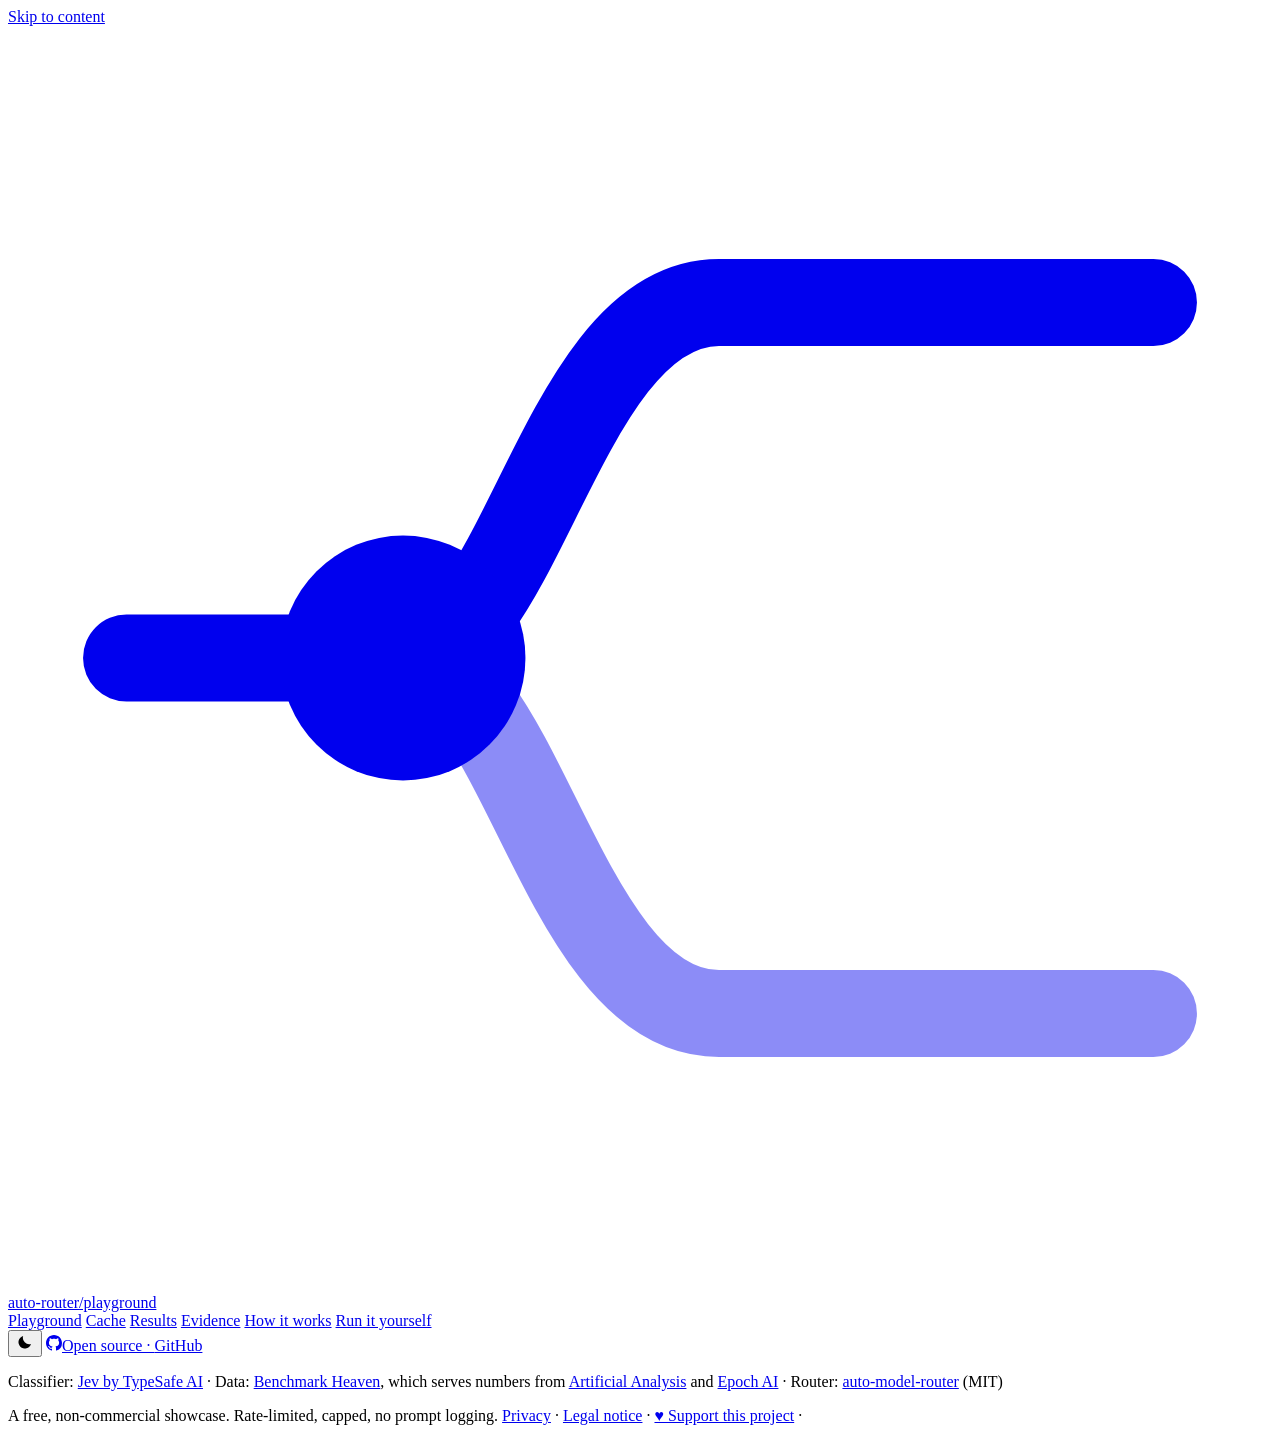
==== static/index.html @ 1f09757e "Publish paired first-choice A/B evidence" ====
<!doctype html>
<html lang="en" data-theme="dark">
<head>
<meta charset="utf-8">
<meta name="viewport" content="width=device-width, initial-scale=1, viewport-fit=cover">
<meta name="color-scheme" content="dark light">
<!--page-meta-->
<link rel="stylesheet" href="/assets/app.css?v=20260926-ab">
</head>
<body>
<a class="skip" href="#main">Skip to content</a>

<header class="topbar">
  <div class="wrap topbar-inner">
    <a class="brand" href="/" data-link>
      <svg class="brand-mark" viewBox="0 0 32 32" aria-hidden="true">
        <path d="M3 16h7c3 0 4-9 8-9h11" fill="none" stroke="currentColor" stroke-width="2.2" stroke-linecap="round"/>
        <path d="M10 16c3 0 4 9 8 9h11" fill="none" stroke="currentColor" stroke-width="2.2" stroke-linecap="round" opacity=".45"/>
        <circle cx="10" cy="16" r="3.1" fill="currentColor"/>
      </svg>
      <span class="brand-text">auto&#8209;router<span class="brand-dim">/playground</span></span>
    </a>
    <nav class="nav" aria-label="Main">
      <a href="/" data-link data-nav="playground">Playground</a>
      <a href="/cache" data-link data-nav="cache">Cache</a>
      <a href="/results" data-link data-nav="results">Results</a>
      <a href="/evidence" data-link data-nav="evidence">Evidence</a>
      <a href="/how" data-link data-nav="how">How it works</a>
      <a href="/run" data-link data-nav="run" class="nav-cta">Run it yourself</a>
    </nav>
    <div class="topbar-actions">
      <a class="p2p-pill" id="p2p-pill" hidden href="https://bonsai-swarm.app.mintapis.com" rel="noopener" title="Free community GPUs — the Bonsai Swarm"></a>
      <button class="icon-btn" id="theme-toggle" type="button" aria-label="Switch theme">
        <svg viewBox="0 0 24 24" aria-hidden="true" width="18" height="18"><path d="M20 14.5A8.5 8.5 0 0 1 9.5 4a8.5 8.5 0 1 0 10.5 10.5Z" fill="currentColor"/></svg>
      </button>
      <a class="ghost-btn repo-btn" id="repo-link" href="https://github.com/fstandhartinger/auto-model-router" rel="noopener" aria-label="Open source: the router on GitHub"><svg class="gh-mark" viewBox="0 0 16 16" width="16" height="16" aria-hidden="true"><path fill="currentColor" d="M8 0C3.58 0 0 3.58 0 8c0 3.54 2.29 6.53 5.47 7.59.4.07.55-.17.55-.38 0-.19-.01-.82-.01-1.49-2.01.37-2.53-.49-2.69-.94-.09-.23-.48-.94-.82-1.13-.28-.15-.68-.52-.01-.53.63-.01 1.08.58 1.23.82.72 1.21 1.87.87 2.33.66.07-.52.28-.87.51-1.07-1.78-.2-3.64-.89-3.64-3.95 0-.87.31-1.59.82-2.15-.08-.2-.36-1.02.08-2.12 0 0 .67-.21 2.2.82.64-.18 1.32-.27 2-.27.68 0 1.36.09 2 .27 1.53-1.04 2.2-.82 2.2-.82.44 1.1.16 1.92.08 2.12.51.56.82 1.27.82 2.15 0 3.07-1.87 3.75-3.65 3.95.29.25.54.73.54 1.48 0 1.07-.01 1.93-.01 2.2 0 .21.15.46.55.38A8.013 8.013 0 0 0 16 8c0-4.42-3.58-8-8-8Z"/></svg><span class="repo-long">Open source · </span>GitHub</a>
    </div>
  </div>
</header>

<main id="main"></main>

<aside class="install-bar" id="install-bar" hidden aria-label="Run the router yourself">
  <div class="wrap install-bar-inner">
    <p class="install-bar-text"><strong>Run this router on your own machine</strong>
      <span class="install-bar-sub">— in front of Claude Code, Codex, opencode or Cursor. It uses requests included with your plans when they fit, and sends easy turns to cheaper models on your own keys.</span></p>
    <div class="install-bar-command">
      <code class="install-bar-cmd copyable" data-copy="curl -fsSL https://whichmodel.app.mintapis.com/install.sh | sh" title="Click to copy">curl -fsSL whichmodel.app.mintapis.com/install.sh | sh</code>
      <button class="install-copy-btn" type="button" data-copy="curl -fsSL https://whichmodel.app.mintapis.com/install.sh | sh" aria-label="Copy install command">Copy</button>
    </div>
    <a class="primary-btn small-btn install-guide-btn" href="/run" data-link><span class="btn-label">Setup guide</span></a>
    <button class="icon-btn install-bar-close" id="install-bar-close" type="button" aria-label="Hide this bar">&times;</button>
  </div>
</aside>

<footer class="footer">
  <div class="wrap footer-inner">
    <p class="credits">
      Classifier: <a href="https://typesafe.ai" rel="noopener">Jev by TypeSafe AI</a> ·
      Data: <a href="https://benchmarkheaven.com" rel="noopener">Benchmark Heaven</a>,
      which serves numbers from <a href="https://artificialanalysis.ai" rel="noopener">Artificial Analysis</a>
      and <a href="https://epoch.ai" rel="noopener">Epoch AI</a> ·
      Router: <a href="https://github.com/fstandhartinger/auto-model-router" rel="noopener">auto-model-router</a> (MIT)
    </p>
    <p class="credits">
      A free, non-commercial showcase. Rate-limited, capped, no prompt logging.
      <a href="/privacy" data-link>Privacy</a> · <a href="/impressum" data-link>Legal notice</a> ·
      <a href="https://donate.stripe.com/fZu00i9ro0wmdF88sg1Jm01" rel="noopener" title="Pay what you want — helps cover the servers" style="white-space:nowrap">♥ Support this project</a>
      · <span id="visitor-count" aria-live="polite" hidden></span>
    </p>
  </div>
</footer>

<!-- ------------------------------------------------------------------ -->
<template id="page-playground">
<section class="hero">
  <div class="wrap">
    <p class="eyebrow">A live router, not a mock-up</p>
    <h1>Ask once. Watch the router<br><em>decide where it goes.</em></h1>
    <p class="lede">
      Every request is classified in about half a second, every model is priced for
      <em>this</em> request at what it actually costs including the risk of having to
      redo it, and the cheapest expected total wins.<span class="lede-rest"> Then the answer
      streams back from whichever model that turned out to be — and if it came from a cheap
      one, Jev checks it before you see it.</span>
    </p>
    <p class="hero-cta">
      <a class="primary-btn" href="/run" data-link><span class="btn-label">Run it on your own machine</span>
        <svg viewBox="0 0 24 24" width="16" height="16" aria-hidden="true"><path d="M5 12h12m-5-6 6 6-6 6" fill="none" stroke="currentColor" stroke-width="2" stroke-linecap="round" stroke-linejoin="round"/></svg></a>
      <code class="hero-cmd copyable" data-copy="curl -fsSL https://whichmodel.app.mintapis.com/install.sh | sh" title="Click to copy">curl -fsSL whichmodel.app.mintapis.com/install.sh | sh</code>
      <a class="ghost-btn repo-btn hero-repo" href="https://github.com/fstandhartinger/auto-model-router" rel="noopener"><svg class="gh-mark" viewBox="0 0 16 16" width="16" height="16" aria-hidden="true"><path fill="currentColor" d="M8 0C3.58 0 0 3.58 0 8c0 3.54 2.29 6.53 5.47 7.59.4.07.55-.17.55-.38 0-.19-.01-.82-.01-1.49-2.01.37-2.53-.49-2.69-.94-.09-.23-.48-.94-.82-1.13-.28-.15-.68-.52-.01-.53.63-.01 1.08.58 1.23.82.72 1.21 1.87.87 2.33.66.07-.52.28-.87.51-1.07-1.78-.2-3.64-.89-3.64-3.95 0-.87.31-1.59.82-2.15-.08-.2-.36-1.02.08-2.12 0 0 .67-.21 2.2.82.64-.18 1.32-.27 2-.27.68 0 1.36.09 2 .27 1.53-1.04 2.2-.82 2.2-.82.44 1.1.16 1.92.08 2.12.51.56.82 1.27.82 2.15 0 3.07-1.87 3.75-3.65 3.95.29.25.54.73.54 1.48 0 1.07-.01 1.93-.01 2.2 0 .21.15.46.55.38A8.013 8.013 0 0 0 16 8c0-4.42-3.58-8-8-8Z"/></svg>Open source · GitHub</a>
    </p>
    <p class="hero-note">
      Free and MIT-licensed. Put it in front of Claude Code, Codex, opencode or Cursor. It uses
      requests included with your plans when they fit, and sends easy turns to cheaper models on
      your own keys. <a href="/run" data-link>Setup for each tool</a>.
    </p>
  </div>
</section>

<section class="wrap composer-wrap">
  <form class="composer" id="composer">
    <label class="sr-only" for="prompt">Your prompt</label>
    <textarea id="prompt" name="prompt" rows="4" maxlength="4000"
              placeholder="Ask anything — or pick one of the examples below."></textarea>
    <div class="composer-bar">
      <span class="counter" id="counter">0 / 4000</span>
      <button class="primary-btn" type="submit" id="run-btn">
        <span class="btn-label">Route it</span>
        <svg viewBox="0 0 24 24" width="16" height="16" aria-hidden="true"><path d="M5 12h12m-5-6 6 6-6 6" fill="none" stroke="currentColor" stroke-width="2" stroke-linecap="round" stroke-linejoin="round"/></svg>
      </button>
    </div>
  </form>
  <div class="examples" id="examples" role="group" aria-label="Example prompts"></div>
  <p class="limit-note" id="limit-note"></p>
</section>

<section class="wrap stage" id="stage" hidden>
  <div class="grid-decision">
    <article class="card card-classify" id="card-classify" aria-live="polite">
      <header class="card-head">
        <h2>1 · What is this?</h2>
        <span class="chip chip-quiet" id="classifier-chip">Jev</span>
      </header>
      <div class="card-body" id="classify-body">
        <div class="skeleton-row"></div><div class="skeleton-row short"></div>
      </div>
    </article>

    <article class="card card-decide" id="card-decide">
      <header class="card-head">
        <h2>2 · Where it goes</h2>
        <span class="chip chip-quiet">policy F · expected cost + time</span>
      </header>
      <div class="card-body" id="decide-body">
        <p class="muted">Waiting for the candidates…</p>
      </div>
    </article>
  </div>

  <article class="card card-answer" id="card-answer">
    <header class="card-head">
      <h2>3 · The answer</h2>
      <span class="chip chip-quiet" id="answer-model">—</span>
    </header>
    <div class="card-body">
      <p class="notice" id="answer-note" hidden></p>
      <details class="thinking" id="thinking-box" hidden>
        <summary class="thinking-line">
          <span class="thinking-dot" aria-hidden="true"></span>
          <span id="thinking-text">thinking…</span>
        </summary>
        <div class="thinking-body" id="thinking-stream" aria-live="off"></div>
      </details>
      <p class="verify-chip" id="verify-chip" hidden></p>
      <details class="first-answer" id="first-answer" hidden>
        <summary class="first-answer-line">
          <span id="first-answer-label">the answer it replaced</span>
        </summary>
        <div class="answer answer-quiet" id="first-answer-body"></div>
      </details>
      <div class="answer" id="answer"></div>
      <p class="answer-foot" id="answer-foot"></p>
    </div>
  </article>

  <article class="card card-candidates" id="card-candidates">
    <header class="card-head">
      <h2>4 · The numbers behind that decision</h2>
      <span class="chip chip-quiet" id="candidates-note">every route, priced for this request</span>
    </header>
    <div class="table-scroll">
      <table class="candidates" id="candidates-table">
        <caption class="sr-only">Every model the router priced for this request</caption>
        <thead>
          <tr>
            <th scope="col">Model</th>
            <th scope="col" class="num">Capability<span class="th-sub">in this topic</span></th>
            <th scope="col" class="num">Price / 1M<span class="th-sub">in · out · cache read</span></th>
            <th scope="col" class="num">P(success)<span class="th-sub">measured</span></th>
            <th scope="col" class="num">This turn<span class="th-sub">call cost</span></th>
            <th scope="col" class="num">Expected time<span class="th-sub">to a finished answer</span></th>
            <th scope="col" class="num">Expected<span class="th-sub">incl. risk and waiting</span></th>
          </tr>
        </thead>
        <tbody></tbody>
      </table>
    </div>
    <details class="table-legend">
      <summary>How to read this table</summary>
      <p class="table-foot" id="candidates-foot"></p>
    </details>
  </article>
</section>

<section class="wrap agents-block" id="for-agents" aria-labelledby="for-agents-title">
  <article class="card">
    <header class="card-head">
      <h2 id="for-agents-title">For AI agents: how to install this router</h2>
      <span class="chip chip-quiet">Claude Code · Codex · OpenCode · OpenClaw · Hermes · Copilot · Cursor</span>
    </header>
    <div class="card-body">
      <p class="agents-lede">Give your coding agent this one line. It reads the install guide, asks you
        how you want to use the router, installs it and proves it routes.</p>
      <div class="agent-prompt">
        <code class="agent-prompt-text copyable" data-copy="Read https://whichmodel.app.mintapis.com/agents.md and install the auto router for me." data-copied="copied — paste it into your agent" title="Click to copy">Read https://whichmodel.app.mintapis.com/agents.md and install the auto router for me.</code>
        <button class="install-copy-btn agent-copy-btn" type="button" data-copy="Read https://whichmodel.app.mintapis.com/agents.md and install the auto router for me." data-copied="copied — paste it into your agent" aria-label="Copy the prompt for your agent">Copy</button>
      </div>
      <p class="muted small agents-links">
        The guide itself: <a href="/agents.md">/agents.md</a> (also at <a href="/install.md">/install.md</a>) ·
        an index for crawlers and agents: <a href="/llms.txt">/llms.txt</a> ·
        by hand: <a href="/run" data-link>setup for each tool</a>
      </p>
    </div>
  </article>
</section>
</template>

<!-- ------------------------------------------------------------------ -->
<template id="page-cache">
<section class="wrap page-head">
  <p class="eyebrow">The part most routers get wrong</p>
  <h1>A warm cache can be worth more<br>than a cheaper model.</h1>
  <p class="lede">
    A provider that has already read your conversation bills the next turn at roughly
    a tenth of the input price. Move to another model and the whole prefix is written
    again at full price. So the question at every turn is not "which model is best" but
    <em>"is the better model worth leaving a warm cache for"</em> — and the answer changes
    as the clock runs out on the cache.
  </p>
</section>

<section class="wrap">
  <article class="card">
    <header class="card-head">
      <h2>Ask the router what it would do</h2>
      <span class="chip chip-quiet">nothing is sent to a model</span>
    </header>
    <div class="card-body">
      <p class="muted" style="margin-top:0">
        This is the live policy object answering a question instead of a request — the only
        honest way to show what a 100k-token agent prefix does to a decision without paying
        for one. The free endpoints are hidden by default: a free route has no cache price, so
        with them in the catalog there is nothing to trade off.
      </p>
      <div class="controls">
        <label>Conversation so far
          <input type="range" id="w-prefix" min="0" max="7" step="1" value="4">
          <output id="w-prefix-out"></output></label>
        <label>Currently on
          <select id="w-current"></select></label>
        <label>Difficulty of the next turn
          <input type="range" id="w-diff" min="0" max="4" step="1" value="2">
          <output id="w-diff-out"></output></label>
        <label class="check">
          <input type="checkbox" id="w-free"> also allow free tiers
        </label>
      </div>
      <div id="w-verdict" class="verdict-box"></div>
      <div class="table-scroll">
        <table class="candidates" id="w-table">
          <thead><tr>
            <th scope="col">Route</th>
            <th scope="col" class="num">Cache</th>
            <th scope="col" class="num">This turn, staying</th>
            <th scope="col" class="num">This turn, cold</th>
            <th scope="col" class="num">The cache is worth</th>
            <th scope="col" class="num">Expected total</th>
          </tr></thead>
          <tbody></tbody>
        </table>
      </div>
      <h3 style="margin-top:1.4rem">And if you pause before the next message</h3>
      <p class="muted" style="font-size:.86rem">
        Only the clock changes between these rows. When the cache expires, staying stops
        being worth anything and the decision flips.
      </p>
      <div id="w-curve" class="curve"></div>
    </div>
  </article>
</section>

<section class="wrap" style="margin-top:2.4rem">
  <div class="section-head">
    <h2>Now do it for real</h2>
    <p>
      A real conversation with a pasted document, routed turn by turn by the same router.
      Every answer is really generated; the strip under each one is what the router decided
      and why. Use the pause control to make the clock jump before you send.
    </p>
  </div>
</section>

<section class="wrap chat-layout">
  <div class="chat-col">
    <div class="attachment" id="attachment"></div>
    <div class="chat" id="chat" aria-live="polite"></div>
    <form class="composer composer-chat" id="chat-form">
      <label class="sr-only" for="chat-prompt">Next message</label>
      <textarea id="chat-prompt" rows="3" maxlength="4000" placeholder="Ask something about the log…"></textarea>
      <div class="composer-bar">
        <div class="pause-control">
          <label for="pause">Pause before sending</label>
          <input type="range" id="pause" min="0" max="6" step="1" value="0">
          <output id="pause-out">none</output>
        </div>
        <div class="row-gap">
          <button type="button" class="ghost-btn" id="chat-reset">Restart</button>
          <button class="primary-btn" type="submit">Send</button>
        </div>
      </div>
    </form>
  </div>
  <aside class="chat-side">
    <article class="card">
      <header class="card-head"><h2>This turn</h2></header>
      <div class="card-body" id="cache-decision"><p class="muted">Send the first message.</p></div>
    </article>
    <article class="card">
      <header class="card-head"><h2>If you waited…</h2><span class="chip chip-quiet">simulated clock</span></header>
      <div class="card-body" id="cache-curve"><p class="muted">Appears after the first answer.</p></div>
    </article>
  </aside>
</section>
</template>

<!-- ------------------------------------------------------------------ -->
<template id="page-results">
<section class="wrap page-head">
  <p class="eyebrow">Measured, 17–18 September 2026</p>
  <h1>What actually came out.</h1>
  <p class="lede">
    Eight models on 78 graded tasks, a replay of one week of real coding-agent traffic
    (1,638 sessions, 57,696 calls, 8.7 billion input tokens of which 96 % were cache
    reads), and a live run of the router itself. Read the dollar columns as
    <em>arithmetic</em>: real traffic and measured success rates priced at public list
    prices. No invoice was compared. No money was saved and none was measured.
  </p>
</section>
<div class="wrap" id="results-root">
  <p class="muted">Loading the numbers…</p>
</div>
</template>

<!-- ------------------------------------------------------------------ -->
<template id="page-how">
<section class="wrap page-head">
  <p class="eyebrow">How it works</p>
  <h1>Five moving parts.</h1>
</section>
<div class="wrap prose">
  <ol class="steps">
    <li>
      <h3>Jev says what the task is</h3>
      <p>
        One call to <a href="https://typesafe.ai" rel="noopener">Jev</a>, TypeSafe's
        System One model, on a scrubbed and truncated summary of the turn — never the
        raw prompt. It answers typed questions with calibrated probabilities: topic,
        difficulty, whether tools or a long context are needed, whether this builds on
        the previous turn, and how costly a subtly wrong answer would be. About 0.65 s.
        On our 78 tasks it named the topic correctly every time, and its difficulty
        score predicted which tasks a cheap model would fail better than the task's own
        difficulty label did.
      </p>
    </li>
    <li>
      <h3>Benchmark Heaven says what each model is and costs</h3>
      <p>
        The catalog is not a hard-coded price list. Every model is looked up in the
        <a href="https://benchmarkheaven.com" rel="noopener">Benchmark Heaven</a> API:
        capability per topic, list price per offer <em>including the cache read and
        cache write price</em>, context length, and a benchmaxxing penalty — each number
        carrying its basis and how strong that basis is. Cached locally with a TTL, so a
        benchmark site being down never takes routing down.
      </p>
    </li>
    <li>
      <h3>Measured success rates beat headline scores</h3>
      <p>
        Capability read from benchmark headlines mis-ranks specific models and effort
        levels. Where we have measured a model on a topic and difficulty, the measurement
        wins. That single change was worth three points of task success and cut spend to
        a third in the replay.
      </p>
    </li>
    <li>
      <h3>The lowest expected total wins</h3>
      <p>
        For each candidate: what this turn costs there <em>given what it still holds in
        cache</em>, times the chance it gets the turn right, plus what a failure would
        cost — a retry on a stronger model if the failure is noticed, the price of a
        wrong answer if it is not. Lowest total wins. Inside an agent's tool loop the
        router never switches, because that throws away a cache that is seconds old.
      </p>
    </li>
    <li>
      <h3>A cheap answer gets checked before you see it</h3>
      <p>
        Only a cheap one. Jev is not stronger than a frontier model, so grading one
        would produce false alarms rather than quality — and a question about a
        document Jev was never shown cannot be graded at all. But a small model's
        answer to a self-contained request is a different question, and a measured one:
        one typed question, about 0.7 s, <strong>85 % of wrong coding answers caught</strong>
        at a 10 % false-alarm rate and <strong>73 % of wrong maths answers</strong> at none.
        A rejected answer is re-run on the cheapest route at least four capability points
        stronger; you see the first answer collapsed above the second, and the chip says
        what Jev objected to. Across 192 cheap answers that lifted correctness from
        <strong>76 % to 85 %</strong> at about $0.03 a rescue.
      </p>
      <p>
        This is also why the candidate table marks some rows <span class="checked-tag">judged</span>:
        a route whose failures get caught for a fraction of a cent is worth more than one
        whose failures reach you, and that is already priced into its expected cost.
      </p>
    </li>
  </ol>

  <h2 id="use">Use it yourself</h2>
  <p>
    The router is an OpenAI-compatible proxy — point any tool that speaks
    <code>/v1/chat/completions</code> at it, or Claude Code at its Anthropic endpoint, and it
    routes per user turn with your own keys and no caps. One command installs it:
  </p>
<pre class="code"><code>curl -fsSL https://whichmodel.app.mintapis.com/install.sh | sh</code></pre>
  <p>
    <a class="primary-btn inline-cta" href="/run" data-link><span class="btn-label">Run it yourself — the whole recipe</span></a>
  </p>
  <p class="muted">
    Per-tool configuration for Claude Code, opencode, Cursor and the rest, a prompt you can
    paste into a coding agent to have it set all of this up, and what is and is not possible
    with a flat-rate subscription: all on that page.
  </p>

  <h2 id="p2p">The peer-to-peer network as a routing target</h2>
  <p id="p2p-prose">
    A router should not care whether a model runs in a data centre or in somebody's
    browser. The <strong>Bonsai swarm</strong> is a set of volunteers running a ternary
    27B model on WebGPU, reachable over the same OpenAI-compatible shape as every other
    provider. It enters the catalog with a price of zero, a small context window, no
    prefix cache and a modest capability — and then competes on those numbers. It wins
    easy and medium turns and loses hard ones, which is exactly what an expected-cost
    rule should do with a cheap, slow, best-effort route.
  </p>
  <div id="p2p-status-box"></div>

</div>

<section class="wrap" id="models">
  <h2 class="wide-head">The model list the router ships with</h2>
  <p class="muted" style="font-size:.88rem;max-width:74ch">
    A starting point, not a fixed list: every entry is a few lines in
    <code>~/.auto-router/config.yaml</code>, and you add, remove or re-point routes there.
    Prices and capability are not typed in; they come from Benchmark Heaven at runtime, and
    measured success rates override them where they exist.
  </p>
  <div class="table-scroll card" style="padding:0">
    <table class="candidates models-table">
      <caption class="sr-only">Models in the router's default configuration</caption>
      <thead><tr><th scope="col">Model · role</th><th scope="col">Where it runs</th></tr></thead>
      <tbody>
        <tr><td><b>Claude Opus 5.5</b><span class="m-org">Anthropic</span> <span class="badge">frontier</span></td><td>Anthropic API, or your Claude plan through switch mode / route-run</td></tr>
        <tr><td><b>Claude Sonnet 5</b><span class="m-org">Anthropic</span> <span class="badge">strong</span></td><td>Anthropic API, or your Claude plan</td></tr>
        <tr><td><b>GPT-6 Astra</b><span class="m-org">OpenAI</span> <span class="badge">frontier</span></td><td>OpenAI API, or your ChatGPT plan through route-run</td></tr>
        <tr><td><b>GPT-6 Luna</b><span class="m-org">OpenAI</span> <span class="badge">lower-priced</span></td><td>OpenAI API, or your ChatGPT plan through route-run</td></tr>
        <tr><td><b>GLM-5.3 Flash</b><span class="m-org">Z.ai open weights, hosted</span> <span class="badge">cheap</span></td><td>a hosted OpenAI-compatible provider, your own key</td></tr>
        <tr><td><b>Bonsai 2 (local)</b><span class="m-org">open weights</span> <span class="badge">free · local</span></td><td>your own machine; capability <em>assumed</em> ≈ Qwen3.8-27B</td></tr>
        <tr><td><b>Local Jev-class model</b><span class="m-org">open weights, CPU</span> <span class="badge">decides</span></td>
          <td>Never answers: it classifies each turn so the router can decide, on your machine. Hosted Jev is the alternative, with your own key.</td></tr>
      </tbody>
    </table>
  </div>
  <p class="muted small" style="max-width:74ch;margin-top:.7rem">
    <strong>Assumption, labelled:</strong> Bonsai 2 has no benchmark results of its own yet, so the
    router treats it as roughly as capable as Qwen3.8-27B until it is measured. The demo catalog
    below is a different, smaller list: the routes this public page is allowed to run.
  </p>
</section>

<section class="wrap">
  <h2 class="wide-head">The catalog right now</h2>
  <p class="muted" style="font-size:.88rem;max-width:74ch">
    Read live from the benchmark API when the demo started. The last column is the exact
    basis of that model's coding capability — hover it for every other topic. Every route in
    here is one you could use yourself today: an OpenRouter public endpoint at its public
    price, including the <code>:free</code> ones, or the peer-to-peer swarm. There is nothing
    in this catalog that depends on an account you cannot get.
  </p>
  <div class="table-scroll card" style="padding:0">
    <table class="candidates" id="catalog-table">
      <caption class="sr-only">Every model in the demo catalog</caption>
      <thead><tr>
        <th scope="col">Model</th><th scope="col" class="num">Context</th>
        <th scope="col" class="num">Price / 1M in · out · cache read</th>
        <th scope="col" class="num">Cache TTL · hit rate</th>
        <th scope="col">Capability basis</th>
      </tr></thead>
      <tbody></tbody>
    </table>
  </div>
</section>

<div class="wrap prose">
  <h2>Limits of this demo</h2>
  <ul class="limits">
    <li>The demo only <em>runs</em> free and very cheap routes and caps the answer length. When
      the router picks something the demo may not run, it says so and answers from the best
      route it may use — the decision above it is untouched.</li>
    <li>The evidence page includes a 40-task paired first-choice API study, a separate 78-task evaluation and a replay of one week of one team's traffic. The task samples are small, and the replay is an estimate.</li>
    <li>Rate-limited per visitor and capped per day, so the demo cannot be used as free inference.</li>
    <li>Prompts are sent to the classifier and to the chosen model. Nothing is stored here.</li>
  </ul>
  <h2 id="support">Support this project</h2>
  <p>
    This demo, the router and the model data behind it are a one-person hobby project, and the
    servers and model calls are paid out of pocket. If it saved you money or time, you can
    <a href="https://donate.stripe.com/fZu00i9ro0wmdF88sg1Jm01" rel="noopener">support this project</a> with whatever amount you like.
    Payments go to productivity-boost.com Betriebs UG (haftungsbeschränkt) &amp; Co. KG, the
    one-person company behind these projects.
  </p>
</div>
</template>

<!-- ------------------------------------------------------------------ -->
<template id="page-run">
<section class="wrap page-head">
  <p class="eyebrow">Run it yourself</p>
  <h1>One command, and the router<br><em>is yours.</em></h1>
  <p class="lede">
    Everything on this site runs on your own machine: an OpenAI-compatible endpoint on
    <code>127.0.0.1</code>, your keys, your bill, no limits and no demo caps. Jev
    classifies each turn, Benchmark Heaven prices every candidate for it, and the
    expected-cost rule picks one — in front of whatever tool you already use.
  </p>
</section>

<section class="wrap">
  <article class="card install-card">
    <header class="card-head"><h2>Install</h2><span class="chip chip-quiet">macOS · Linux · WSL</span></header>
    <div class="card-body">
      <pre class="code lead-code"><code>curl -fsSL https://whichmodel.app.mintapis.com/install.sh | sh</code></pre>
      <p class="muted small">
        Piping an installer into a shell is a thing you should be suspicious of, so
        <a href="/install.sh">read it first</a> — it is about 360 lines, most of them the two
        starter configs. It needs Python 3.10+ and git, asks for no privileges, installs
        nothing system-wide, and touches only these five things:
      </p>
      <ul class="limits">
        <li><code>~/.auto-router/src</code> — a clone of
          <a href="https://github.com/fstandhartinger/auto-model-router" rel="noopener">auto-model-router</a> (MIT).</li>
        <li><code>~/.auto-router/venv</code> — a virtualenv with its four dependencies.</li>
        <li><code>~/.auto-router/config.yaml</code> — a starter catalog, if you have none: cheap and
          free routes, Claude Opus 5, and the two frontier models (Claude Fable 5.1, GPT-6 Astra).
          Keys are referenced by environment-variable <em>name</em>; none is ever written to it.</li>
        <li><code>~/.auto-router/launcher.yaml</code> — the job launcher's config (Codex on your
          ChatGPT plan, Claude Code on your Claude plan, a cheap model through opencode).</li>
        <li><code>~/.local/bin/auto-router</code> — one command.</li>
      </ul>
      <p>Then give it a key and start it:</p>
<pre class="code"><code>export OPENROUTER_API_KEY=...     # or edit ~/.auto-router/config.yaml for your own providers
export TYPESAFE_API_KEY=...       # optional: Jev. Without it a cautious default is used.

auto-router                       # serves http://127.0.0.1:8787/v1
auto-router check                 # in a second terminal: proves it answers and routes</code></pre>
      <p class="muted small">
        <code>auto-router check</code> sends one tiny request and prints the model the router
        chose and why. If it says <code>OK</code>, every tool below will work.
      </p>
      <p class="muted small">
        <code>GET /health</code> answers when it is up, <code>GET /v1/models</code> shows what it
        knows about each route, and <code>GET /v1/router/decisions</code> gives you the last
        decisions with the numbers behind them — the same record this site draws.
      </p>
    </div>
  </article>
</section>


<section class="wrap" style="margin-top:2.2rem">
  <h2 class="wide-head">Use your included requests, and cheaper models where they fit</h2>
  <p class="muted" style="max-width:78ch">
    Four ways, and they do different things. All are within what Anthropic and OpenAI document
    for their clients; what neither allows is also said below, so nobody gets surprised.
  </p>
  <div class="tool-grid">
    <article class="card tool-card">
      <header class="card-head"><h3>Cheap by default, your plan when it matters</h3><span class="chip chip-good">Claude Code · recommended</span></header>
      <div class="card-body">
<pre class="code"><code>auto-router            # terminal 1: the router
auto-router switch     # terminal 2: instead of `claude`</code></pre>
        <p>
          Claude Code starts on cheap models through the router. Before each prompt the router
          decides; when your Claude plan is the better choice, Claude Code restarts signed in with
          your plan, straight to Anthropic, and resumes the same conversation. A cheap model that
          gets stuck mid-task is handed over the same way. <code>~plan</code> / <code>~cheap</code>
          at the start of a prompt decides it yourself.
        </p>
        <p class="muted small">
          The router never sees your plan's login: in plan mode it is not in the path at all.
          Automatic switching to the plan needs a usage reader (<code>usage_command</code> in
          <code>~/.auto-router/config.yaml</code>), so the router knows how full your plan is;
          until then <code>~plan</code> works. Switching is not free (the new side reads the
          conversation cold), so it stays on the plan once there unless a prompt is clearly easy.
        </p>
      </div>
    </article>
    <article class="card tool-card">
      <header class="card-head"><h3>Use it as a subagent layer</h3><span class="chip chip-good">Claude Code · Codex · opencode · Cursor</span></header>
      <div class="card-body">
<pre class="code"><code>curl -fsSL https://raw.githubusercontent.com/fstandhartinger/auto-model-router/main/scripts/install-delegation.sh | sh -s -- claude
# replace claude with codex, opencode, or cursor</code></pre>
        <p>
          Adds <code>delegate</code> and <code>delegate_many</code>, plus a planner skill. The main
          model keeps judgement and final review; routed workers handle self-contained mechanical
          work, in parallel when the tasks are independent.
        </p>
        <p class="muted small">
          Worker briefs are cold context, so the skill sends only what each worker needs. Results
          include model, wall time, brief size, and measured cost when the worker exposes usage;
          estimates stay labeled as estimates. The main model verifies every result.
        </p>
      </div>
    </article>
    <article class="card tool-card">
      <header class="card-head"><h3>Every turn through the router</h3><span class="chip chip-good">Claude Code · opencode · Cursor</span></header>
      <div class="card-body">
<pre class="code"><code>auto-router claude</code></pre>
        <p>
          Starts Claude Code with the router as its gateway and a local gateway credential.
          Each turn goes to whichever model the router picks — a free or cheap model for the
          easy ones, Opus 5 or Fable 5.1 for the hard ones — and is paid per token on
          <em>your</em> OpenRouter key.
        </p>
        <p class="muted small">
          Your Claude plan is not used for that session at all, so its usage limits stay
          untouched. Anthropic's gateway page: “the credential replaces the subscription login
          for that session, and the subscription's usage limits don't apply”. Anthropic does
          not support routing Claude Code to non-Claude models, so if a Claude Code update
          breaks something, that is ours to fix, not theirs.
        </p>
      </div>
    </article>
    <article class="card tool-card">
      <header class="card-head"><h3>Whole jobs, on the plan you already pay for</h3><span class="chip chip-good">Codex · Claude Code · opencode</span></header>
      <div class="card-body">
<pre class="code"><code>auto-router run --dry-run "fix the flaky upload test"   # which tool, and why
auto-router run "fix the flaky upload test"             # then start it</code></pre>
        <p>
          The router picks which <em>program</em> does the job and starts it as its vendor
          ships it: <code>codex exec</code> signed in to your ChatGPT plan,
          <code>claude -p</code> signed in to your Claude plan, or a cheap model through
          opencode. It never touches their traffic, never reads a login token, and clears
          <code>OPENAI_API_KEY</code> / <code>ANTHROPIC_API_KEY</code> for the child so a
          stray key cannot silently turn a plan run into a per-token bill.
        </p>
        <p class="muted small">
          It paces the plans: a plan is only used below a weekly reserve and never above 80 %
          of the week, so easy jobs go to cheap models and the plan is kept for the jobs that
          need it. Codex reports its own usage, so that plan works out of the box; for
          Claude, point <code>usage_command</code> in <code>~/.auto-router/launcher.yaml</code>
          at something that prints your usage, or the Claude plan stays closed.
        </p>
      </div>
    </article>
  </div>
  <p class="muted small" style="max-width:78ch;margin-top:1rem">
    Not allowed, and not done here: taking a plan's login token out of the official client
    to use it from other software, or serving anyone else's requests from your personal plan.
    Anthropic does not permit developers “to route requests through Free, Pro, or Max plan
    credentials on behalf of their users”. Your plan, your machine, your own work.
    <a href="#subscriptions">The details, with the vendors' own words</a>.
  </p>
</section>

<section class="wrap" style="margin-top:2.2rem">
  <h2 class="wide-head">Point your tools at it</h2>
  <p class="muted" style="max-width:74ch">
    Each configuration was run against a router installed by the command above on a clean
    machine (18 September 2026); the installer, <code>auto-router check</code> and the job
    launcher were re-run on a clean container on 19 September. Where a tool does not work,
    it says so instead.
  </p>

  <div class="tool-grid">
    <article class="card tool-card">
      <header class="card-head"><h3>Claude Code</h3><span class="chip chip-good">works</span></header>
      <div class="card-body">
        <p>The short way is <code>auto-router claude</code>. It is the same as Claude Code's
          documented gateway configuration, plus a credential:</p>
<pre class="code"><code>export ANTHROPIC_BASE_URL=http://127.0.0.1:8787
export ANTHROPIC_API_KEY=local-router   # any value; it never leaves your machine
claude</code></pre>
        <p class="muted small">
          The key matters, and not for security. Anthropic's gateway page: while a gateway
          credential is active, “the credential replaces the subscription login for that
          session, and the subscription's usage limits don't apply”. Set it, and your turns
          go to whichever model the router picks. Leave it unset, and your claude.ai login
          stays the active credential — see <a href="#subscriptions">subscriptions</a> below.
        </p>
      </div>
    </article>

    <article class="card tool-card">
      <header class="card-head"><h3>opencode</h3><span class="chip chip-good">works</span></header>
      <div class="card-body">
        <p>Add a provider to <code>~/.config/opencode/opencode.json</code>:</p>
<pre class="code"><code>{
  "$schema": "https://opencode.ai/config.json",
  "model": "autorouter/auto",
  "provider": {
    "autorouter": {
      "npm": "@ai-sdk/openai-compatible",
      "name": "Local auto-router",
      "options": {
        "baseURL": "http://127.0.0.1:8787/v1",
        "apiKey": "not-needed"
      },
      "models": { "auto": { "name": "auto (the router picks)" } }
    }
  }
}</code></pre>
        <p class="muted small">Then <code>opencode run -m autorouter/auto "…"</code>.</p>
      </div>
    </article>

    <article class="card tool-card">
      <header class="card-head"><h3>Cursor, Continue, and anything OpenAI-shaped</h3><span class="chip chip-good">works</span></header>
      <div class="card-body">
        <p>Two settings, wherever that client keeps them:</p>
<pre class="code"><code>base URL:  http://127.0.0.1:8787/v1
API key:   anything
model:     auto</code></pre>
        <p class="muted small">
          For a library or a script, the same two as environment variables:
          <code>OPENAI_BASE_URL=http://127.0.0.1:8787/v1</code> and
          <code>OPENAI_API_KEY=anything</code>. Every reply carries
          <code>X-Router-Model</code>, <code>X-Router-Reason</code> and
          <code>X-Router-Cache</code>, so you can see what happened without reading a log.
        </p>
      </div>
    </article>

    <article class="card tool-card">
      <header class="card-head"><h3>Codex CLI</h3><span class="chip chip-warn">whole jobs: yes · per turn: not yet</span></header>
      <div class="card-body">
        <p>
          For whole jobs, <code>auto-router run "…"</code> starts Codex on your ChatGPT plan
          whenever the router picks it (see above). Routing each single turn is not possible yet:
        </p>
        <p>
          Codex removed chat-completions providers in February 2026: a custom
          <code>model_provider</code> must now speak the Responses API, and
          <code>wire_api = "chat"</code> is refused outright —
          <em>“`wire_api = "chat"` is no longer supported”</em> (codex-cli 0.154.0). The router
          speaks OpenAI chat-completions and the Anthropic Messages API, so there is nothing
          honest to paste here yet. A Responses endpoint is
          <a href="https://github.com/fstandhartinger/auto-model-router/issues/1" rel="noopener">tracked in the repo</a>;
          when it lands the config will be:
        </p>
<pre class="code"><code># ~/.codex/config.toml — once the router speaks /v1/responses
model = "auto"
model_provider = "autorouter"

[model_providers.autorouter]
name = "Local auto-router"
base_url = "http://127.0.0.1:8787/v1"
env_key = "AUTO_ROUTER_KEY"
wire_api = "responses"</code></pre>
      </div>
    </article>
  </div>
</section>

<section class="wrap" style="margin-top:2.4rem">
  <h2 class="wide-head">Or have your coding agent do it</h2>
  <p class="muted" style="max-width:74ch">
    Paste this into Claude Code, opencode, Cursor or any agent with a shell. It installs the
    router, starts it, proves it answers, and rewrites that tool's own configuration to use
    it — and it is written to stop and tell you if a step does not hold.
  </p>
  <article class="card">
    <div class="card-body">
<pre class="code prompt-code"><code>Install the auto model router on this machine and make it my default model endpoint.

1. Run: curl -fsSL https://whichmodel.app.mintapis.com/install.sh | sh
   Read the script first and tell me in one line what it does. It needs Python 3.10+ and git.
2. Open ~/.auto-router/config.yaml. It references API keys by environment-variable NAME only.
   Tell me which variables it wants and which of them are already set in my shell; do not
   print any key value. If OPENROUTER_API_KEY is missing, stop and ask me for it.
3. Start the router in the background: `auto-router` (it serves http://127.0.0.1:8787/v1).
   Wait until `curl -s http://127.0.0.1:8787/health` returns {"status":"ok",...}.
4. Prove it routes: run `auto-router check` and show me its output. It prints the model the
   router chose and why, and ends with "OK". If it does not, stop and show me the router's
   output rather than changing any configuration.
5. Now configure THIS tool - the one you are running inside - to use the router, backing up
   the file you touch first and showing me the diff:
   - Claude Code: do not change my shell profile. If I have a Claude Pro/Max plan, tell me to
     start it with `auto-router switch` (cheap routes by default, my plan when the router or I
     choose it with `~plan`); otherwise with `auto-router claude`. Note in one line which of my
     accounts pays in each mode.
   - opencode: a provider "autorouter" in ~/.config/opencode/opencode.json with
     npm "@ai-sdk/openai-compatible", baseURL http://127.0.0.1:8787/v1, model "auto",
     and set the default model to autorouter/auto. Keep every existing provider.
   - Cursor or another OpenAI-compatible client: base URL http://127.0.0.1:8787/v1,
     key "anything", model "auto".
   - Codex CLI: do NOT edit ~/.codex/config.toml. Codex needs a Responses-API provider and
     the router does not speak that yet. Instead run
     `auto-router run --dry-run "write a unit test for the parser"` and show me which tool
     the router would start for that job, and why.
6. Finally: start a new session in the tool you just configured, ask it one trivial question,
   and show me from `curl -s http://127.0.0.1:8787/v1/router/metrics` that the request went
   through the router and which model answered.</code></pre>
    </div>
  </article>
</section>

<div class="wrap prose" style="margin-top:2.4rem">
  <h2 id="subscriptions">What about my Claude Max or ChatGPT Pro subscription?</h2>
  <p>
    Keep it, and use the router anyway: your plan's limits are only spent on the turns
    that actually go to the plan. We tested four ways on 19 September 2026 with a real Claude
    Max login, and read the vendors' current terms for each.
  </p>
  <ul>
    <li><strong>Switch mode, for Claude Code (recommended):</strong> <code>auto-router switch</code>.
      Claude Code starts on cheap models through the router, using the router's own
      credential. Anthropic's gateway page says “the credential replaces the subscription login
      for that session, and the subscription's usage limits don't apply”, so nothing goes to
      your plan. Before each prompt the router decides. When your plan's model is the better
      choice, Claude Code restarts in its normal plan mode (your own login, straight to
      Anthropic, no router in between) and resumes the same conversation. If the cheap model
      gets stuck in the middle of a task, the router hands the conversation over the same way.
      Start a prompt with <code>~plan</code> or <code>~cheap</code> to decide yourself.</li>
    <li><strong>The delegate tool, for Claude Code and Codex:</strong> your plan's model stays in
      charge in its official client and gets one extra tool, <code>delegate</code>, which hands a
      sub-task (tests, boilerplate, a mechanical refactor) to a cheap model and returns the result
      for checking. This is ordinary use of MCP, which both clients document.</li>
    <li><strong>Whole jobs:</strong> <code>auto-router run "…"</code> picks the tool for a task and
      starts it unmodified: Codex on your ChatGPT plan, Claude Code on your Claude plan, or a cheap
      model.</li>
    <li><strong>A gateway in front of your plan login (possible, not recommended):</strong> with only
      <code>ANTHROPIC_BASE_URL</code> set, “a saved claude.ai login remains the active credential,
      so its usage limits and billing apply”. Forwarding those requests unchanged is documented.
      Answering some of them with other models also works, but Anthropic “doesn't support routing
      Claude Code to non-Claude models through any gateway”, and your plan's token passes through
      the router on every request. So this mode is off by default and is for your own login on
      your own machine only.</li>
  </ul>
  <p>
    <strong>What a switch costs.</strong> The side you switch to reads the whole conversation
    without a warm cache. Moving one of our test conversations to the plan half-way used
    3.4× the plan quota of simply staying on the plan. So the router decides at the start,
    switches rarely, and only leaves the plan for a clearly easy prompt. <span id="subscription-link"></span>
  </p>
  <p class="muted small">
    Not allowed, and not done here: taking a plan's login token out of the official client, or
    serving anyone else's requests from your plan. Anthropic does not permit developers “to route
    requests through Free, Pro, or Max plan credentials on behalf of their users”, and OpenAI's
    terms say you “may not share your account credentials or make your account available to
    anyone else”. For Codex, whole jobs and the delegate tool work today. A per-turn cheap mode for
    Codex needs an OpenAI Responses API, which the router does not have yet.
  </p>
</div>

<section class="wrap" style="margin-top:2.4rem">
  <article class="card swarm-card" id="swarm-card">
    <header class="card-head">
      <h2>Free community GPUs: the Bonsai Swarm</h2>
      <span class="chip chip-quiet" id="swarm-chip">checking…</span>
    </header>
    <div class="card-body">
      <p>
        A peer-to-peer network of volunteered GPUs: people open a browser tab, it runs a
        ternary 27B model on WebGPU, and that tab answers other people's requests. Free,
        slow, best effort — which is exactly the shape of route an expected-cost rule is
        good at placing. It is a candidate in this demo's catalog like any other, and when
        nobody is online it is removed rather than sent requests nobody will answer.
      </p>
      <div id="swarm-status"></div>
      <div class="swarm-actions">
        <a class="primary-btn" id="swarm-link" href="https://bonsai-swarm.app.mintapis.com" rel="noopener">
          <span class="btn-label">Open the Bonsai Swarm</span>
          <svg viewBox="0 0 24 24" width="16" height="16" aria-hidden="true"><path d="M5 12h12m-5-6 6 6-6 6" fill="none" stroke="currentColor" stroke-width="2" stroke-linecap="round" stroke-linejoin="round"/></svg>
        </a>
        <a class="ghost-btn" href="/how#p2p" data-link>How the router prices it</a>
      </div>
    </div>
  </article>
</section>
</template>

<!-- ------------------------------------------------------------------ -->
<template id="page-evidence">
<section class="wrap page-head">
  <p class="eyebrow">Evidence</p>
  <h1>Evidence, with each result<br><em>labelled for what it is</em></h1>
  <p class="lede">
    A <a href="#router-ab-2026-09-29">measured first-choice API A/B</a> (29 Sep 2026: 40 public-safe tasks, fixed Opus 5.5 against the router), an
    <a href="#ab">earlier Claude Code A/B</a> (26 Sep 2026: 20 coding tasks), the
    <a href="#simulation">analysis of real coding-agent traffic</a> with replay estimates labelled as simulations, and
    <a href="#claims">each implementation claim</a> linked to the code behind it.
  </p>
</section>
<div class="wrap" id="evidence-root">
  <p class="muted">Loading the study…</p>
</div>
<section class="wrap section" id="claims">
  <div class="section-head">
    <h2>What's true, and where to check it</h2>
    <p>Each promise from the announcement, what the router actually does, and the file or README
      section that does it. Links go to the router repository's main branch.</p>
  </div>
  <ol class="claims">
    <li class="claim">
      <p class="claim-quote">“Saves me ~9× token cost while usually no noticeable quality degradation.”</p>
      <p class="claim-true">Two paired studies measure different settings. On 40 fixed first-choice API tasks (29 Sep), the router cost about <strong>19× less</strong> per task ($0.000337 vs $0.006415) and passed 30/40 against Opus at 29/40; the quality difference was +2.5 percentage points (95% CI −7.5 to +12.5), while latency increased by 7.66 seconds (95% CI 3.91–12.28). In an earlier 20-task Claude Code coding study (26 Sep), the router as shipped cost 2.4× less ($3.21 vs $7.73) and hidden tests passed 172/179 against 177/179. These samples give different evidence for different workflows. The earlier 9.6× figure is a <strong>replay simulation</strong>.</p>
      <p class="claim-links"><a href="#router-ab-2026-09-29">29 Sep first-choice A/B</a> · <a href="#ab">26 Sep Claude Code A/B</a> · <a href="#arm-c">third arm</a> · <a href="/data/ab-study.json">26 Sep raw data</a> · <a href="/data/first-choice-ab-20260929.json">29 Sep summary</a> · <a href="#simulation">simulation</a> · <a href="https://github.com/fstandhartinger/auto-model-router/blob/main/EXPERIMENTS.md" rel="noopener"><code>EXPERIMENTS.md</code></a></p>
    </li>
    <li class="claim">
      <p class="claim-quote">“It's free and open source.”</p>
      <p class="claim-true">MIT licence, no account, no hosted service in between. You run it on your own machine with your own keys.</p>
      <p class="claim-links"><a href="https://github.com/fstandhartinger/auto-model-router/blob/main/LICENSE" rel="noopener"><code>LICENSE</code></a> · <a href="https://github.com/fstandhartinger/auto-model-router" rel="noopener">repository</a></p>
    </li>
    <li class="claim">
      <p class="claim-quote">“Can even make use of your Claude Code / Codex quota.”</p>
      <p class="claim-true">Four ways, three of which never let the router see a plan login. <strong>Switch mode</strong> (recommended for Claude Code): cheap routes by default, and Claude Code restarts on your own plan, direct to Anthropic, when the plan is the better choice. <strong>route-run</strong>: picks which official CLI (Codex on your ChatGPT plan, Claude Code on your Claude plan, or a cheap model) runs a whole job. <strong>MCP delegate tool</strong>: your plan model stays in charge and hands sub-tasks to cheap models.</p>
      <p class="claim-links"><a href="https://github.com/fstandhartinger/auto-model-router/blob/main/auto_router/switch.py" rel="noopener"><code>auto_router/switch.py</code></a> · <a href="https://github.com/fstandhartinger/auto-model-router#3-switch-mode-cheap-by-default-your-plan-when-it-matters" rel="noopener">README: switch mode</a> · <a href="https://github.com/fstandhartinger/auto-model-router/blob/main/auto_router/launcher.py" rel="noopener"><code>auto_router/launcher.py</code></a> · <a href="https://github.com/fstandhartinger/auto-model-router/blob/main/scripts/route-run" rel="noopener"><code>scripts/route-run</code></a> · <a href="https://github.com/fstandhartinger/auto-model-router#1-route-the-job-not-the-request-route-run" rel="noopener">README: route-run</a> · <a href="https://github.com/fstandhartinger/auto-model-router/blob/main/auto_router/delegate.py" rel="noopener"><code>auto_router/delegate.py</code></a> · <a href="https://github.com/fstandhartinger/auto-model-router#4-use-it-as-a-subagent-layer" rel="noopener">README: delegate tool</a></p>
    </li>
    <li class="claim">
      <p class="claim-quote">… and a gateway in front of your own Claude Code login.</p>
      <p class="claim-true">Opt-in, off by default, for <strong>your own login on your own machine</strong>. Anthropic documents that <code>ANTHROPIC_BASE_URL</code> alone can leave a saved Claude subscription active. It also says it does not support routing Claude Code to non-Claude models through a gateway and restricts developers from handling Claude.ai session tokens. This local integration does not store or log credentials; use switch mode or the MCP tool if you do not want the router to receive gateway traffic. Check your organization's terms and policy before enabling it.</p>
      <p class="claim-links"><a href="https://github.com/fstandhartinger/auto-model-router/blob/main/auto_router/plan_auth.py" rel="noopener"><code>auto_router/plan_auth.py</code></a> · <a href="https://github.com/fstandhartinger/auto-model-router#2-a-gateway-in-front-of-claude-code-anthropic_base_url" rel="noopener">README: A gateway in front of Claude Code</a> · <a href="https://code.claude.com/docs/en/llm-gateway" rel="noopener">Anthropic: LLM gateway</a> · <a href="https://code.claude.com/docs/en/legal-and-compliance" rel="noopener">Anthropic: legal and compliance</a></p>
    </li>
    <li class="claim">
      <p class="claim-quote">“Can use a local Jev-class model for decision.”</p>
      <p class="claim-true">The classifier has three backends: <code>hosted</code> (Jev by TypeSafe, with your own <code>TYPESAFE_API_KEY</code>), <code>local</code> (a small open model on your CPU, so the routing input never leaves the machine) and <code>heuristic</code>. If local inference fails, routing falls back cautiously instead of failing your call.</p>
      <p class="claim-links"><a href="https://github.com/fstandhartinger/auto-model-router/blob/main/auto_router/jev.py" rel="noopener"><code>auto_router/jev.py</code></a> · <a href="https://github.com/fstandhartinger/auto-model-router/blob/main/examples/config.example.yaml" rel="noopener"><code>examples/config.example.yaml</code></a> · <a href="https://github.com/fstandhartinger/auto-model-router#running" rel="noopener">README: Running</a></p>
    </li>
    <li class="claim">
      <p class="claim-quote">“Route to free local models.”</p>
      <p class="claim-true">A route is any OpenAI-compatible endpoint, so a model served on your own machine is a route like any other: price zero, its own context window and capability, and it wins the turns it can do. The shipped model list includes a local Bonsai 2; its capability is an assumption (see below).</p>
      <p class="claim-links"><a href="https://github.com/fstandhartinger/auto-model-router/blob/main/examples/config.example.yaml" rel="noopener"><code>examples/config.example.yaml</code></a> · <a href="https://github.com/fstandhartinger/auto-model-router/blob/main/auto_router/catalog.py" rel="noopener"><code>auto_router/catalog.py</code></a> · <a href="/how#models" data-link>the model list</a></p>
    </li>
    <li class="claim">
      <p class="claim-quote">“Of course takes cold/warm cache into account.”</p>
      <p class="claim-true">The router tracks which model holds a warm prefix cache for the conversation, with provider-specific lifetimes, and prices every candidate for this turn at cache-read or cache-write prices accordingly. Leaving a warm cache is a cost it weighs, not an accident.</p>
      <p class="claim-links"><a href="https://github.com/fstandhartinger/auto-model-router/blob/main/auto_router/cache_index.py" rel="noopener"><code>auto_router/cache_index.py</code></a> · <a href="https://github.com/fstandhartinger/auto-model-router/blob/main/auto_router/economics.py" rel="noopener"><code>auto_router/economics.py</code></a> · <a href="https://github.com/fstandhartinger/auto-model-router/blob/main/auto_router/pricing.py" rel="noopener"><code>auto_router/pricing.py</code></a> · <a href="/cache" data-link>try it on the Cache page</a></p>
    </li>
    <li class="claim">
      <p class="claim-quote">“Takes all the actual LLM benchmarks and cost per task data from Benchmark Heaven into account.”</p>
      <p class="claim-true">Capability per topic, list price per offer including cache prices, context length and a benchmaxxing penalty come from the Benchmark Heaven API, cached locally with a TTL so the router keeps working when the site is down. Measured success rates override benchmark headlines where they exist.</p>
      <p class="claim-links"><a href="https://github.com/fstandhartinger/auto-model-router/blob/main/auto_router/bench.py" rel="noopener"><code>auto_router/bench.py</code></a> · <a href="https://benchmarkheaven.com" rel="noopener">benchmarkheaven.com</a></p>
    </li>
    <li class="claim">
      <p class="claim-quote">… and checks cheap answers.</p>
      <p class="claim-true">After a cheap route answers, one typed question asks whether the answer is adequate; a rejected answer is re-run on a stronger route. Measured on 192 cheap answers: 85 % of wrong coding answers caught at a 10 % false-alarm rate. In the Claude Code A/B study it rejected 34 of 43 final answers and escalated 17; the final message of an agent run is often a short summary of work done in tools, which the judge cannot see, so many rejections were likely false alarms, and the escalated calls made up about 80 % of the router arm's model spend.</p>
      <p class="claim-links"><a href="https://github.com/fstandhartinger/auto-model-router/blob/main/auto_router/verify.py" rel="noopener"><code>auto_router/verify.py</code></a> · <a href="/results" data-link>results</a></p>
    </li>
    <li class="claim">
      <p class="claim-quote">“Just point your agent to that URL and tell it to install.”</p>
      <p class="claim-true">The page an agent should read is plain Markdown at a fixed address.</p>
      <p class="claim-links"><a href="/agents.md"><code>/agents.md</code></a> · <a href="/install.md"><code>/install.md</code></a> · <a href="/llms.txt"><code>/llms.txt</code></a></p>
    </li>
  </ol>
</section>
</template>

<!-- ------------------------------------------------------------------ -->
<template id="page-privacy">
<section class="wrap page-head"><p class="eyebrow">Privacy</p><h1>What this demo does with what you type.</h1></section>
<div class="wrap prose">
  <h2>What is sent where</h2>
  <p>
    Your prompt is sent to two places: to <a href="https://typesafe.ai" rel="noopener">TypeSafe</a>
    for classification (scrubbed of recognisable credentials and truncated first), and to
    the model the router picks, which is hosted by a third-party inference provider. If
    the peer-to-peer route is chosen, your prompt is processed <em>on a volunteer's
    computer</em> and the page says so before you use it.
  </p>
  <h2>What is stored</h2>
  <p>
    Nothing that you typed. The server keeps counters — how many runs an address has
    started this hour, how many runs and how many cents the demo has used today — and a
    prompt-free routing record in memory for the page you are looking at. Your address
    is only ever held as a salted hash that is thrown away when the process restarts,
    and the salt changes with every restart.
  </p>
  <p>
    Multi-turn conversations are kept in the server's memory for the length of your
    session so the cache logic has something to be about. They are dropped when the
    session falls out of the ring buffer or the process restarts, and they are never
    written to disk.
  </p>
  <h2>Do not paste anything sensitive</h2>
  <p>
    This is a public playground running on third-party inference providers and, when it
    is online, on strangers' GPUs. Treat everything you type as public.
  </p>
  <h2>Cookies and tracking</h2>
  <p>We use Umami, a self-hosted, cookieless analytics tool on servers in Germany. It processes IP address and browser information to calculate aggregate visitor counts; raw IP addresses are not stored. The tracker sends only an approved public page path and title, and does not receive prompts, conversation state, query strings, fragments, referrers or custom events. It honors Do Not Track and Global Privacy Control. The page also keeps a session id, your theme choice, whether you hid the install bar, and your own recent runs in your browser's local storage; none of that state is sent to Umami.</p>
  <h2>Contact</h2>
  <p>productivity-boost.com Betriebs UG (haftungsbeschränkt) &amp; Co. KG — see the <a href="/impressum" data-link>Legal notice</a>.</p>
</div>
</template>

<!-- ------------------------------------------------------------------ -->
<template id="page-impressum">
<section class="wrap page-head"><p class="eyebrow">Legal notice</p><h1>Legal notice (Impressum)</h1></section>
<div class="wrap prose">
  <p>Information pursuant to § 5 of the German Digital Services Act (DDG):</p>
  <p>
    productivity-boost.com Betriebs UG (haftungsbeschränkt) &amp; Co. KG<br>
    represented by its general partner, productivity-boost.com Verwaltungs UG (haftungsbeschränkt),<br>
    itself represented by its managing director, Florian Standhartinger<br>
    Kirschbaumweg 4<br>
    94032 Passau<br>
    Germany
  </p>
  <p>
    Email: <a href="mailto:florian.standhartinger@gmail.com">florian.standhartinger@gmail.com</a><br>
    VAT ID (§ 27a UStG): DE296812612
  </p>
  <h2>Responsible for content (§ 18 (2) MStV)</h2>
  <p>Florian Standhartinger, address as above.</p>
  <h2>Liability for content and links</h2>
  <p>
    This site is a free, non-commercial technical demonstration. The answers come from
    third-party language models and can be wrong. The operators of linked external sites
    are responsible for their content.
  </p>
  <h2>EU dispute resolution</h2>
  <p>
    The European Commission's online dispute resolution platform:
    <a href="https://ec.europa.eu/consumers/odr/" rel="noopener">ec.europa.eu/consumers/odr</a>.
    We are neither obliged nor willing to take part in dispute resolution proceedings before
    a consumer arbitration board.
  </p>
</div>
</template>

<script defer src="/analytics.js"></script>
<script type="module" src="/assets/app.js"></script>
</body>
</html>
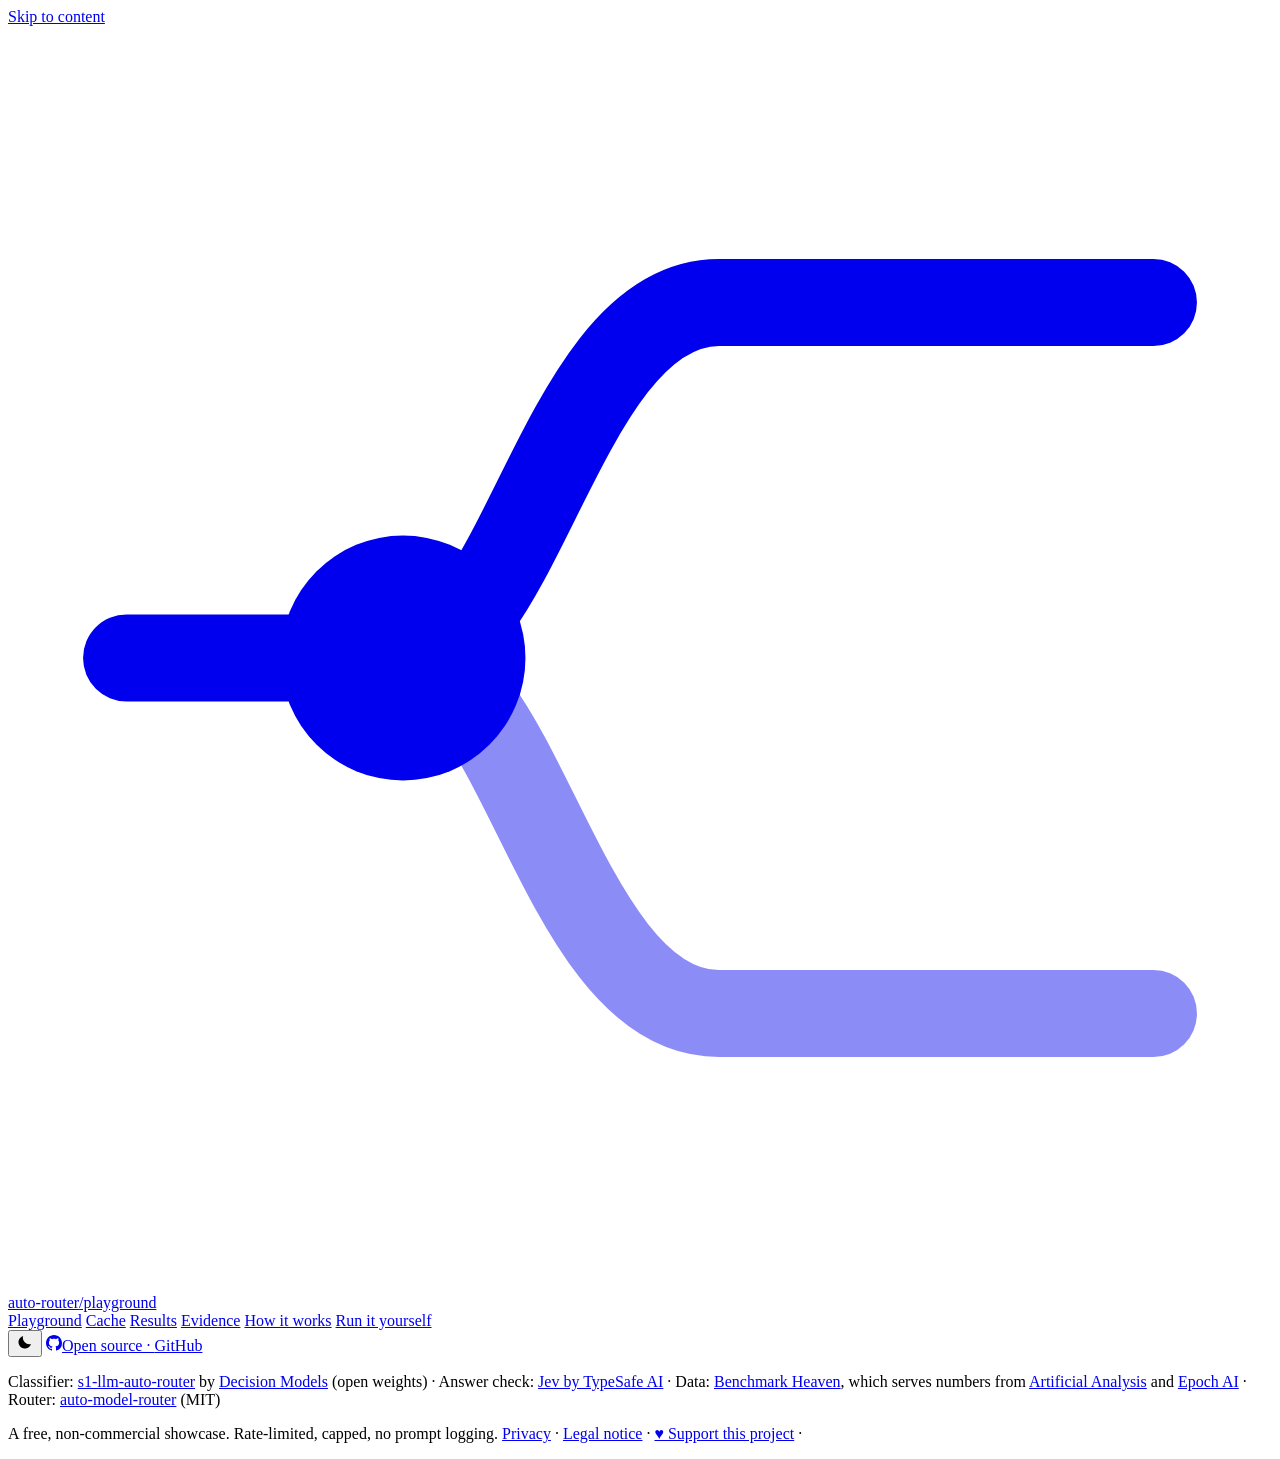
==== commit 8de5cd2f: "Classify with the open s1-llm-auto-router on the server's CPU s1-llm-auto-router (Decision Models, M" ====
--- a/static/index.html
+++ b/static/index.html
@@ -56,7 +56,9 @@
 <footer class="footer">
   <div class="wrap footer-inner">
     <p class="credits">
-      Classifier: <a href="https://typesafe.ai" rel="noopener">Jev by TypeSafe AI</a> ·
+      Classifier: <a href="https://huggingface.co/decisionmodels/s1-llm-auto-router" rel="noopener">s1-llm-auto-router</a>
+      by <a href="https://decisionmodels.io" rel="noopener">Decision Models</a> (open weights) ·
+      Answer check: <a href="https://typesafe.ai" rel="noopener">Jev by TypeSafe AI</a> ·
       Data: <a href="https://benchmarkheaven.com" rel="noopener">Benchmark Heaven</a>,
       which serves numbers from <a href="https://artificialanalysis.ai" rel="noopener">Artificial Analysis</a>
       and <a href="https://epoch.ai" rel="noopener">Epoch AI</a> ·
@@ -78,7 +80,7 @@
     <p class="eyebrow">A live router, not a mock-up</p>
     <h1>Ask once. Watch the router<br><em>decide where it goes.</em></h1>
     <p class="lede">
-      Every request is classified in about half a second, every model is priced for
+      Every request is classified in about 30 milliseconds, every model is priced for
       <em>this</em> request at what it actually costs including the risk of having to
       redo it, and the cheapest expected total wins.<span class="lede-rest"> Then the answer
       streams back from whichever model that turned out to be — and if it came from a cheap
@@ -120,7 +122,7 @@
     <article class="card card-classify" id="card-classify" aria-live="polite">
       <header class="card-head">
         <h2>1 · What is this?</h2>
-        <span class="chip chip-quiet" id="classifier-chip">Jev</span>
+        <span class="chip chip-quiet" id="classifier-chip">s1-llm-auto-router</span>
       </header>
       <div class="card-body" id="classify-body">
         <div class="skeleton-row"></div><div class="skeleton-row short"></div>
@@ -351,16 +353,21 @@
 <div class="wrap prose">
   <ol class="steps">
     <li>
-      <h3>Jev says what the task is</h3>
+      <h3>s1-llm-auto-router says what the task is</h3>
       <p>
-        One call to <a href="https://typesafe.ai" rel="noopener">Jev</a>, TypeSafe's
-        System One model, on a scrubbed and truncated summary of the turn — never the
-        raw prompt. It answers typed questions with calibrated probabilities: topic,
-        difficulty, whether tools or a long context are needed, whether this builds on
-        the previous turn, and how costly a subtly wrong answer would be. About 0.65 s.
-        On our 78 tasks it named the topic correctly every time, and its difficulty
-        score predicted which tasks a cheap model would fail better than the task's own
-        difficulty label did.
+        <a href="https://huggingface.co/decisionmodels/s1-llm-auto-router" rel="noopener">s1-llm-auto-router</a>,
+        an open (MIT) 183 MB routing model from
+        <a href="https://decisionmodels.io" rel="noopener">Decision Models</a>, runs on this
+        server's CPU, on a scrubbed and truncated version of the turn. One pass answers seven
+        questions with calibrated probabilities: topic, difficulty, whether tools or a long
+        context are needed, whether this builds on the previous turn, and how costly a subtly
+        wrong answer would be. About 30 ms, and the prompt does not leave the server for it.
+        On its own held-out set of 2,175 synthetic requests it named the topic correctly 89.8 %
+        of the time and picked the same model as the gold labels in 74.2 % of cases; that
+        comparison is the vendor's own and the set is synthetic, so read the
+        <a href="https://huggingface.co/decisionmodels/s1-llm-auto-router" rel="noopener">model card</a>
+        before leaning on it. If it cannot answer, the demo asks hosted Jev, then a small free
+        model, and the page says which one classified your turn.
       </p>
     </li>
     <li>
@@ -507,7 +514,7 @@
       route it may use — the decision above it is untouched.</li>
     <li>The evidence page includes a 40-task paired first-choice API study, a separate 78-task evaluation and a replay of one week of one team's traffic. The task samples are small, and the replay is an estimate.</li>
     <li>Rate-limited per visitor and capped per day, so the demo cannot be used as free inference.</li>
-    <li>Prompts are sent to the classifier and to the chosen model. Nothing is stored here.</li>
+    <li>The classifier runs on this server; prompts are sent to the chosen model, and to Jev only when a cheap model's answer is checked. Nothing is stored here.</li>
   </ul>
   <h2 id="support">Support this project</h2>
   <p>
@@ -912,7 +919,7 @@
   <ol class="claims">
     <li class="claim">
       <p class="claim-quote">“Saves me ~9× token cost while usually no noticeable quality degradation.”</p>
-      <p class="claim-true">Two paired studies measure different settings. On 40 fixed first-choice API tasks (29 Sep), the router cost about <strong>19× less</strong> per task ($0.000337 vs $0.006415) and passed 30/40 against Opus at 29/40; the quality difference was +2.5 percentage points (95% CI −7.5 to +12.5), while latency increased by 7.66 seconds (95% CI 3.91–12.28). In an earlier 20-task Claude Code coding study (26 Sep), the router as shipped cost 2.4× less ($3.21 vs $7.73) and hidden tests passed 172/179 against 177/179. These samples give different evidence for different workflows. The earlier 9.6× figure is a <strong>replay simulation</strong>.</p>
+      <p class="claim-true"><strong>Not what the measurement shows.</strong> Two paired studies measure different settings. On 40 fixed first-choice API tasks (29 Sep), the source router cost about <strong>19× less</strong> per task ($0.000337 vs $0.006412) and passed 30/40 against Opus at 29/40; the quality difference was +2.5 percentage points (95% CI −7.5 to +12.5), while latency increased by 7.66 seconds (95% CI 3.91–12.28). This run uses the source <code>F_expected</code> policy; the live playground also prices response time. In an earlier 20-task Claude Code coding study (26 Sep), the router as shipped cost 2.4× less ($3.21 vs $7.73) and hidden tests passed 172/179 against 177/179. These samples give different evidence for different workflows. The earlier 9.6× figure is a <strong>replay simulation</strong>.</p>
       <p class="claim-links"><a href="#router-ab-2026-09-29">29 Sep first-choice A/B</a> · <a href="#ab">26 Sep Claude Code A/B</a> · <a href="#arm-c">third arm</a> · <a href="/data/ab-study.json">26 Sep raw data</a> · <a href="/data/first-choice-ab-20260929.json">29 Sep summary</a> · <a href="#simulation">simulation</a> · <a href="https://github.com/fstandhartinger/auto-model-router/blob/main/EXPERIMENTS.md" rel="noopener"><code>EXPERIMENTS.md</code></a></p>
     </li>
     <li class="claim">
@@ -932,7 +939,7 @@
     </li>
     <li class="claim">
       <p class="claim-quote">“Can use a local Jev-class model for decision.”</p>
-      <p class="claim-true">The classifier has three backends: <code>hosted</code> (Jev by TypeSafe, with your own <code>TYPESAFE_API_KEY</code>), <code>local</code> (a small open model on your CPU, so the routing input never leaves the machine) and <code>heuristic</code>. If local inference fails, routing falls back cautiously instead of failing your call.</p>
+      <p class="claim-true">The classifier backends include <code>local-s1</code> (the open s1-llm-auto-router on your CPU, so the routing input never leaves the machine), <code>decisionmodels</code> (the same model through api.decisionmodels.io, with your own key), <code>local-jev</code>, <code>local-route-head</code> (Weiche), <code>local</code> (Laya), <code>hosted</code> (Jev by TypeSafe, with your own <code>TYPESAFE_API_KEY</code>) and <code>heuristic</code>. If local inference fails, routing falls back cautiously instead of failing your call.</p>
       <p class="claim-links"><a href="https://github.com/fstandhartinger/auto-model-router/blob/main/auto_router/jev.py" rel="noopener"><code>auto_router/jev.py</code></a> · <a href="https://github.com/fstandhartinger/auto-model-router/blob/main/examples/config.example.yaml" rel="noopener"><code>examples/config.example.yaml</code></a> · <a href="https://github.com/fstandhartinger/auto-model-router#running" rel="noopener">README: Running</a></p>
     </li>
     <li class="claim">
@@ -970,9 +977,13 @@
 <div class="wrap prose">
   <h2>What is sent where</h2>
   <p>
-    Your prompt is sent to two places: to <a href="https://typesafe.ai" rel="noopener">TypeSafe</a>
-    for classification (scrubbed of recognisable credentials and truncated first), and to
-    the model the router picks, which is hosted by a third-party inference provider. If
+    Your prompt is classified on this server by the open
+    <a href="https://huggingface.co/decisionmodels/s1-llm-auto-router" rel="noopener">s1-llm-auto-router</a>
+    model (scrubbed of recognisable credentials and truncated first) and sent to the model the
+    router picks, which is hosted by a third-party inference provider. If a cheap model answers,
+    your prompt and its answer are also sent to <a href="https://typesafe.ai" rel="noopener">TypeSafe</a>
+    for the Jev answer check. If the local classifier cannot answer, the same scrubbed text goes to
+    hosted Jev instead. If
     the peer-to-peer route is chosen, your prompt is processed <em>on a volunteer's
     computer</em> and the page says so before you use it.
   </p>
